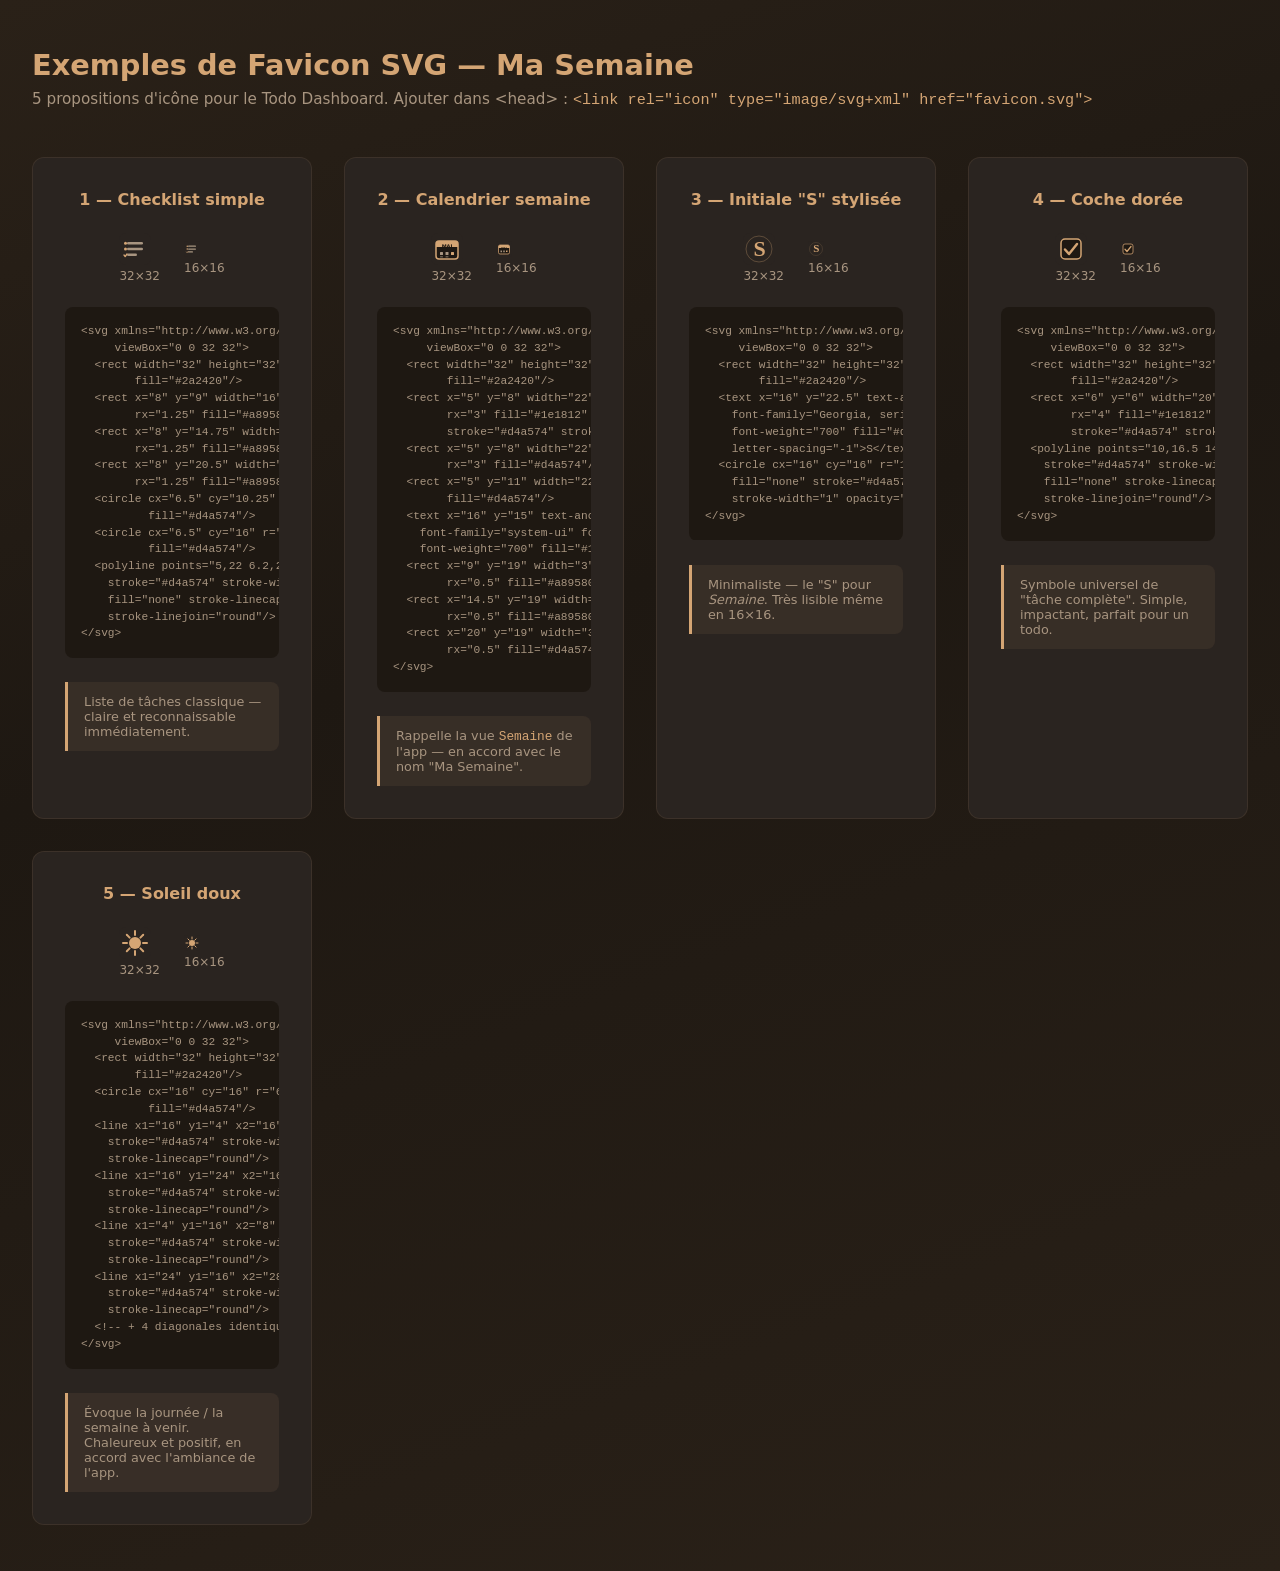
==== docs/favicon-examples.html @ 1bde9290 "Add favicon SVG examples page 5 proposals matching the app's warm dark theme (#d4a574 accent): check" ====
<!DOCTYPE html>
<html lang="fr">
<head>
    <meta charset="UTF-8">
    <meta name="viewport" content="width=device-width, initial-scale=1.0">
    <title>Exemples de Favicon — Ma Semaine</title>
    <style>
        :root {
            --bg-dark: #1e1812;
            --bg-dark-alt: #2a2118;
            --bg-column: #2a2420;
            --text-primary: #e8d5c0;
            --text-secondary: #a89580;
            --accent-warm: #d4a574;
        }

        * { box-sizing: border-box; margin: 0; padding: 0; }

        body {
            font-family: 'Quicksand', system-ui, sans-serif;
            background: linear-gradient(160deg, var(--bg-dark-alt) 0%, var(--bg-dark) 40%, var(--bg-dark-alt) 100%);
            color: var(--text-primary);
            min-height: 100vh;
            padding: 3rem 2rem;
        }

        h1 {
            font-size: 1.8rem;
            color: var(--accent-warm);
            margin-bottom: 0.5rem;
        }

        p.subtitle {
            color: var(--text-secondary);
            margin-bottom: 3rem;
            font-size: 0.95rem;
        }

        .grid {
            display: grid;
            grid-template-columns: repeat(auto-fit, minmax(260px, 1fr));
            gap: 2rem;
        }

        .card {
            background: var(--bg-column);
            border-radius: 12px;
            padding: 2rem;
            display: flex;
            flex-direction: column;
            align-items: center;
            gap: 1.5rem;
            border: 1px solid rgba(212, 165, 116, 0.1);
        }

        .card h2 {
            font-size: 1rem;
            font-weight: 600;
            color: var(--accent-warm);
            text-align: center;
        }

        .preview-row {
            display: flex;
            align-items: center;
            gap: 1.5rem;
        }

        .preview-label {
            font-size: 0.75rem;
            color: var(--text-secondary);
            text-align: center;
        }

        .size-32 svg { width: 32px; height: 32px; }
        .size-16 svg { width: 16px; height: 16px; }

        .code-block {
            background: var(--bg-dark);
            border-radius: 8px;
            padding: 1rem;
            width: 100%;
            font-family: monospace;
            font-size: 0.7rem;
            color: var(--text-secondary);
            white-space: pre;
            overflow-x: auto;
            line-height: 1.5;
        }

        .usage-note {
            background: rgba(212, 165, 116, 0.08);
            border-left: 3px solid var(--accent-warm);
            border-radius: 0 8px 8px 0;
            padding: 0.75rem 1rem;
            font-size: 0.8rem;
            color: var(--text-secondary);
            width: 100%;
        }

        .usage-note code {
            color: var(--accent-warm);
            font-family: monospace;
        }
    </style>
</head>
<body>

<h1>Exemples de Favicon SVG — Ma Semaine</h1>
<p class="subtitle">5 propositions d'icône pour le Todo Dashboard. Ajouter dans &lt;head&gt; : <code style="color:var(--accent-warm);font-family:monospace">&lt;link rel="icon" type="image/svg+xml" href="favicon.svg"&gt;</code></p>

<div class="grid">

    <!-- 1. Checklist simple -->
    <div class="card">
        <h2>1 — Checklist simple</h2>
        <div class="preview-row">
            <div>
                <div class="size-32">
                    <svg xmlns="http://www.w3.org/2000/svg" viewBox="0 0 32 32">
                        <rect width="32" height="32" rx="7" fill="#2a2420"/>
                        <rect x="8" y="9" width="16" height="2.5" rx="1.25" fill="#a89580"/>
                        <rect x="8" y="14.75" width="16" height="2.5" rx="1.25" fill="#a89580"/>
                        <rect x="8" y="20.5" width="10" height="2.5" rx="1.25" fill="#a89580"/>
                        <circle cx="6.5" cy="10.25" r="1.5" fill="#d4a574"/>
                        <circle cx="6.5" cy="16" r="1.5" fill="#d4a574"/>
                        <polyline points="5,22 6.2,23.5 8,21" stroke="#d4a574" stroke-width="1.3" fill="none" stroke-linecap="round" stroke-linejoin="round"/>
                    </svg>
                </div>
                <div class="preview-label">32×32</div>
            </div>
            <div>
                <div class="size-16">
                    <svg xmlns="http://www.w3.org/2000/svg" viewBox="0 0 32 32">
                        <rect width="32" height="32" rx="7" fill="#2a2420"/>
                        <rect x="8" y="9" width="16" height="2.5" rx="1.25" fill="#a89580"/>
                        <rect x="8" y="14.75" width="16" height="2.5" rx="1.25" fill="#a89580"/>
                        <rect x="8" y="20.5" width="10" height="2.5" rx="1.25" fill="#a89580"/>
                        <circle cx="6.5" cy="10.25" r="1.5" fill="#d4a574"/>
                        <circle cx="6.5" cy="16" r="1.5" fill="#d4a574"/>
                        <polyline points="5,22 6.2,23.5 8,21" stroke="#d4a574" stroke-width="1.3" fill="none" stroke-linecap="round" stroke-linejoin="round"/>
                    </svg>
                </div>
                <div class="preview-label">16×16</div>
            </div>
        </div>
        <div class="code-block">&lt;svg xmlns="http://www.w3.org/2000/svg"
     viewBox="0 0 32 32"&gt;
  &lt;rect width="32" height="32" rx="7"
        fill="#2a2420"/&gt;
  &lt;rect x="8" y="9" width="16" height="2.5"
        rx="1.25" fill="#a89580"/&gt;
  &lt;rect x="8" y="14.75" width="16" height="2.5"
        rx="1.25" fill="#a89580"/&gt;
  &lt;rect x="8" y="20.5" width="10" height="2.5"
        rx="1.25" fill="#a89580"/&gt;
  &lt;circle cx="6.5" cy="10.25" r="1.5"
          fill="#d4a574"/&gt;
  &lt;circle cx="6.5" cy="16" r="1.5"
          fill="#d4a574"/&gt;
  &lt;polyline points="5,22 6.2,23.5 8,21"
    stroke="#d4a574" stroke-width="1.3"
    fill="none" stroke-linecap="round"
    stroke-linejoin="round"/&gt;
&lt;/svg&gt;</div>
        <div class="usage-note">Liste de tâches classique — claire et reconnaissable immédiatement.</div>
    </div>

    <!-- 2. Calendrier semaine -->
    <div class="card">
        <h2>2 — Calendrier semaine</h2>
        <div class="preview-row">
            <div>
                <div class="size-32">
                    <svg xmlns="http://www.w3.org/2000/svg" viewBox="0 0 32 32">
                        <rect width="32" height="32" rx="7" fill="#2a2420"/>
                        <rect x="5" y="8" width="22" height="18" rx="3" fill="#1e1812" stroke="#d4a574" stroke-width="1.5"/>
                        <rect x="5" y="8" width="22" height="6" rx="3" fill="#d4a574"/>
                        <rect x="5" y="11" width="22" height="3" fill="#d4a574"/>
                        <text x="16" y="15" text-anchor="middle" font-family="system-ui" font-size="5" font-weight="700" fill="#1e1812">MAI</text>
                        <rect x="9" y="19" width="3" height="3" rx="0.5" fill="#a89580"/>
                        <rect x="14.5" y="19" width="3" height="3" rx="0.5" fill="#a89580"/>
                        <rect x="20" y="19" width="3" height="3" rx="0.5" fill="#d4a574"/>
                        <rect x="9" y="23" width="3" height="1.5" rx="0.5" fill="#a89580" opacity="0.5"/>
                        <rect x="14.5" y="23" width="3" height="1.5" rx="0.5" fill="#a89580" opacity="0.5"/>
                    </svg>
                </div>
                <div class="preview-label">32×32</div>
            </div>
            <div>
                <div class="size-16">
                    <svg xmlns="http://www.w3.org/2000/svg" viewBox="0 0 32 32">
                        <rect width="32" height="32" rx="7" fill="#2a2420"/>
                        <rect x="5" y="8" width="22" height="18" rx="3" fill="#1e1812" stroke="#d4a574" stroke-width="1.5"/>
                        <rect x="5" y="8" width="22" height="6" rx="3" fill="#d4a574"/>
                        <rect x="5" y="11" width="22" height="3" fill="#d4a574"/>
                        <text x="16" y="15" text-anchor="middle" font-family="system-ui" font-size="5" font-weight="700" fill="#1e1812">MAI</text>
                        <rect x="9" y="19" width="3" height="3" rx="0.5" fill="#a89580"/>
                        <rect x="14.5" y="19" width="3" height="3" rx="0.5" fill="#a89580"/>
                        <rect x="20" y="19" width="3" height="3" rx="0.5" fill="#d4a574"/>
                        <rect x="9" y="23" width="3" height="1.5" rx="0.5" fill="#a89580" opacity="0.5"/>
                        <rect x="14.5" y="23" width="3" height="1.5" rx="0.5" fill="#a89580" opacity="0.5"/>
                    </svg>
                </div>
                <div class="preview-label">16×16</div>
            </div>
        </div>
        <div class="code-block">&lt;svg xmlns="http://www.w3.org/2000/svg"
     viewBox="0 0 32 32"&gt;
  &lt;rect width="32" height="32" rx="7"
        fill="#2a2420"/&gt;
  &lt;rect x="5" y="8" width="22" height="18"
        rx="3" fill="#1e1812"
        stroke="#d4a574" stroke-width="1.5"/&gt;
  &lt;rect x="5" y="8" width="22" height="6"
        rx="3" fill="#d4a574"/&gt;
  &lt;rect x="5" y="11" width="22" height="3"
        fill="#d4a574"/&gt;
  &lt;text x="16" y="15" text-anchor="middle"
    font-family="system-ui" font-size="5"
    font-weight="700" fill="#1e1812"&gt;MAI&lt;/text&gt;
  &lt;rect x="9" y="19" width="3" height="3"
        rx="0.5" fill="#a89580"/&gt;
  &lt;rect x="14.5" y="19" width="3" height="3"
        rx="0.5" fill="#a89580"/&gt;
  &lt;rect x="20" y="19" width="3" height="3"
        rx="0.5" fill="#d4a574"/&gt;
&lt;/svg&gt;</div>
        <div class="usage-note">Rappelle la vue <code>Semaine</code> de l'app — en accord avec le nom "Ma Semaine".</div>
    </div>

    <!-- 3. Lettre "S" stylisée -->
    <div class="card">
        <h2>3 — Initiale "S" stylisée</h2>
        <div class="preview-row">
            <div>
                <div class="size-32">
                    <svg xmlns="http://www.w3.org/2000/svg" viewBox="0 0 32 32">
                        <rect width="32" height="32" rx="7" fill="#2a2420"/>
                        <text x="16" y="22.5" text-anchor="middle"
                              font-family="Georgia, serif" font-size="22"
                              font-weight="700" fill="#d4a574"
                              letter-spacing="-1">S</text>
                        <circle cx="16" cy="16" r="13" fill="none" stroke="#d4a574" stroke-width="1" opacity="0.3"/>
                    </svg>
                </div>
                <div class="preview-label">32×32</div>
            </div>
            <div>
                <div class="size-16">
                    <svg xmlns="http://www.w3.org/2000/svg" viewBox="0 0 32 32">
                        <rect width="32" height="32" rx="7" fill="#2a2420"/>
                        <text x="16" y="22.5" text-anchor="middle"
                              font-family="Georgia, serif" font-size="22"
                              font-weight="700" fill="#d4a574"
                              letter-spacing="-1">S</text>
                        <circle cx="16" cy="16" r="13" fill="none" stroke="#d4a574" stroke-width="1" opacity="0.3"/>
                    </svg>
                </div>
                <div class="preview-label">16×16</div>
            </div>
        </div>
        <div class="code-block">&lt;svg xmlns="http://www.w3.org/2000/svg"
     viewBox="0 0 32 32"&gt;
  &lt;rect width="32" height="32" rx="7"
        fill="#2a2420"/&gt;
  &lt;text x="16" y="22.5" text-anchor="middle"
    font-family="Georgia, serif" font-size="22"
    font-weight="700" fill="#d4a574"
    letter-spacing="-1"&gt;S&lt;/text&gt;
  &lt;circle cx="16" cy="16" r="13"
    fill="none" stroke="#d4a574"
    stroke-width="1" opacity="0.3"/&gt;
&lt;/svg&gt;</div>
        <div class="usage-note">Minimaliste — le "S" pour <em>Semaine</em>. Très lisible même en 16×16.</div>
    </div>

    <!-- 4. Coche dorée -->
    <div class="card">
        <h2>4 — Coche dorée</h2>
        <div class="preview-row">
            <div>
                <div class="size-32">
                    <svg xmlns="http://www.w3.org/2000/svg" viewBox="0 0 32 32">
                        <rect width="32" height="32" rx="7" fill="#2a2420"/>
                        <rect x="6" y="6" width="20" height="20" rx="4" fill="#1e1812" stroke="#d4a574" stroke-width="1.5"/>
                        <polyline points="10,16.5 14,21 22,11"
                                  stroke="#d4a574" stroke-width="2.5"
                                  fill="none" stroke-linecap="round"
                                  stroke-linejoin="round"/>
                    </svg>
                </div>
                <div class="preview-label">32×32</div>
            </div>
            <div>
                <div class="size-16">
                    <svg xmlns="http://www.w3.org/2000/svg" viewBox="0 0 32 32">
                        <rect width="32" height="32" rx="7" fill="#2a2420"/>
                        <rect x="6" y="6" width="20" height="20" rx="4" fill="#1e1812" stroke="#d4a574" stroke-width="1.5"/>
                        <polyline points="10,16.5 14,21 22,11"
                                  stroke="#d4a574" stroke-width="2.5"
                                  fill="none" stroke-linecap="round"
                                  stroke-linejoin="round"/>
                    </svg>
                </div>
                <div class="preview-label">16×16</div>
            </div>
        </div>
        <div class="code-block">&lt;svg xmlns="http://www.w3.org/2000/svg"
     viewBox="0 0 32 32"&gt;
  &lt;rect width="32" height="32" rx="7"
        fill="#2a2420"/&gt;
  &lt;rect x="6" y="6" width="20" height="20"
        rx="4" fill="#1e1812"
        stroke="#d4a574" stroke-width="1.5"/&gt;
  &lt;polyline points="10,16.5 14,21 22,11"
    stroke="#d4a574" stroke-width="2.5"
    fill="none" stroke-linecap="round"
    stroke-linejoin="round"/&gt;
&lt;/svg&gt;</div>
        <div class="usage-note">Symbole universel de "tâche complète". Simple, impactant, parfait pour un todo.</div>
    </div>

    <!-- 5. Soleil / Semaine lumineuse -->
    <div class="card">
        <h2>5 — Soleil doux</h2>
        <div class="preview-row">
            <div>
                <div class="size-32">
                    <svg xmlns="http://www.w3.org/2000/svg" viewBox="0 0 32 32">
                        <rect width="32" height="32" rx="7" fill="#2a2420"/>
                        <circle cx="16" cy="16" r="6" fill="#d4a574"/>
                        <line x1="16" y1="4" x2="16" y2="8" stroke="#d4a574" stroke-width="2" stroke-linecap="round"/>
                        <line x1="16" y1="24" x2="16" y2="28" stroke="#d4a574" stroke-width="2" stroke-linecap="round"/>
                        <line x1="4" y1="16" x2="8" y2="16" stroke="#d4a574" stroke-width="2" stroke-linecap="round"/>
                        <line x1="24" y1="16" x2="28" y2="16" stroke="#d4a574" stroke-width="2" stroke-linecap="round"/>
                        <line x1="7.8" y1="7.8" x2="10.6" y2="10.6" stroke="#d4a574" stroke-width="2" stroke-linecap="round"/>
                        <line x1="21.4" y1="21.4" x2="24.2" y2="24.2" stroke="#d4a574" stroke-width="2" stroke-linecap="round"/>
                        <line x1="24.2" y1="7.8" x2="21.4" y2="10.6" stroke="#d4a574" stroke-width="2" stroke-linecap="round"/>
                        <line x1="10.6" y1="21.4" x2="7.8" y2="24.2" stroke="#d4a574" stroke-width="2" stroke-linecap="round"/>
                    </svg>
                </div>
                <div class="preview-label">32×32</div>
            </div>
            <div>
                <div class="size-16">
                    <svg xmlns="http://www.w3.org/2000/svg" viewBox="0 0 32 32">
                        <rect width="32" height="32" rx="7" fill="#2a2420"/>
                        <circle cx="16" cy="16" r="6" fill="#d4a574"/>
                        <line x1="16" y1="4" x2="16" y2="8" stroke="#d4a574" stroke-width="2" stroke-linecap="round"/>
                        <line x1="16" y1="24" x2="16" y2="28" stroke="#d4a574" stroke-width="2" stroke-linecap="round"/>
                        <line x1="4" y1="16" x2="8" y2="16" stroke="#d4a574" stroke-width="2" stroke-linecap="round"/>
                        <line x1="24" y1="16" x2="28" y2="16" stroke="#d4a574" stroke-width="2" stroke-linecap="round"/>
                        <line x1="7.8" y1="7.8" x2="10.6" y2="10.6" stroke="#d4a574" stroke-width="2" stroke-linecap="round"/>
                        <line x1="21.4" y1="21.4" x2="24.2" y2="24.2" stroke="#d4a574" stroke-width="2" stroke-linecap="round"/>
                        <line x1="24.2" y1="7.8" x2="21.4" y2="10.6" stroke="#d4a574" stroke-width="2" stroke-linecap="round"/>
                        <line x1="10.6" y1="21.4" x2="7.8" y2="24.2" stroke="#d4a574" stroke-width="2" stroke-linecap="round"/>
                    </svg>
                </div>
                <div class="preview-label">16×16</div>
            </div>
        </div>
        <div class="code-block">&lt;svg xmlns="http://www.w3.org/2000/svg"
     viewBox="0 0 32 32"&gt;
  &lt;rect width="32" height="32" rx="7"
        fill="#2a2420"/&gt;
  &lt;circle cx="16" cy="16" r="6"
          fill="#d4a574"/&gt;
  &lt;line x1="16" y1="4" x2="16" y2="8"
    stroke="#d4a574" stroke-width="2"
    stroke-linecap="round"/&gt;
  &lt;line x1="16" y1="24" x2="16" y2="28"
    stroke="#d4a574" stroke-width="2"
    stroke-linecap="round"/&gt;
  &lt;line x1="4" y1="16" x2="8" y2="16"
    stroke="#d4a574" stroke-width="2"
    stroke-linecap="round"/&gt;
  &lt;line x1="24" y1="16" x2="28" y2="16"
    stroke="#d4a574" stroke-width="2"
    stroke-linecap="round"/&gt;
  &lt;!-- + 4 diagonales identiques --&gt;
&lt;/svg&gt;</div>
        <div class="usage-note">Évoque la journée / la semaine à venir. Chaleureux et positif, en accord avec l'ambiance de l'app.</div>
    </div>

</div>
</body>
</html>
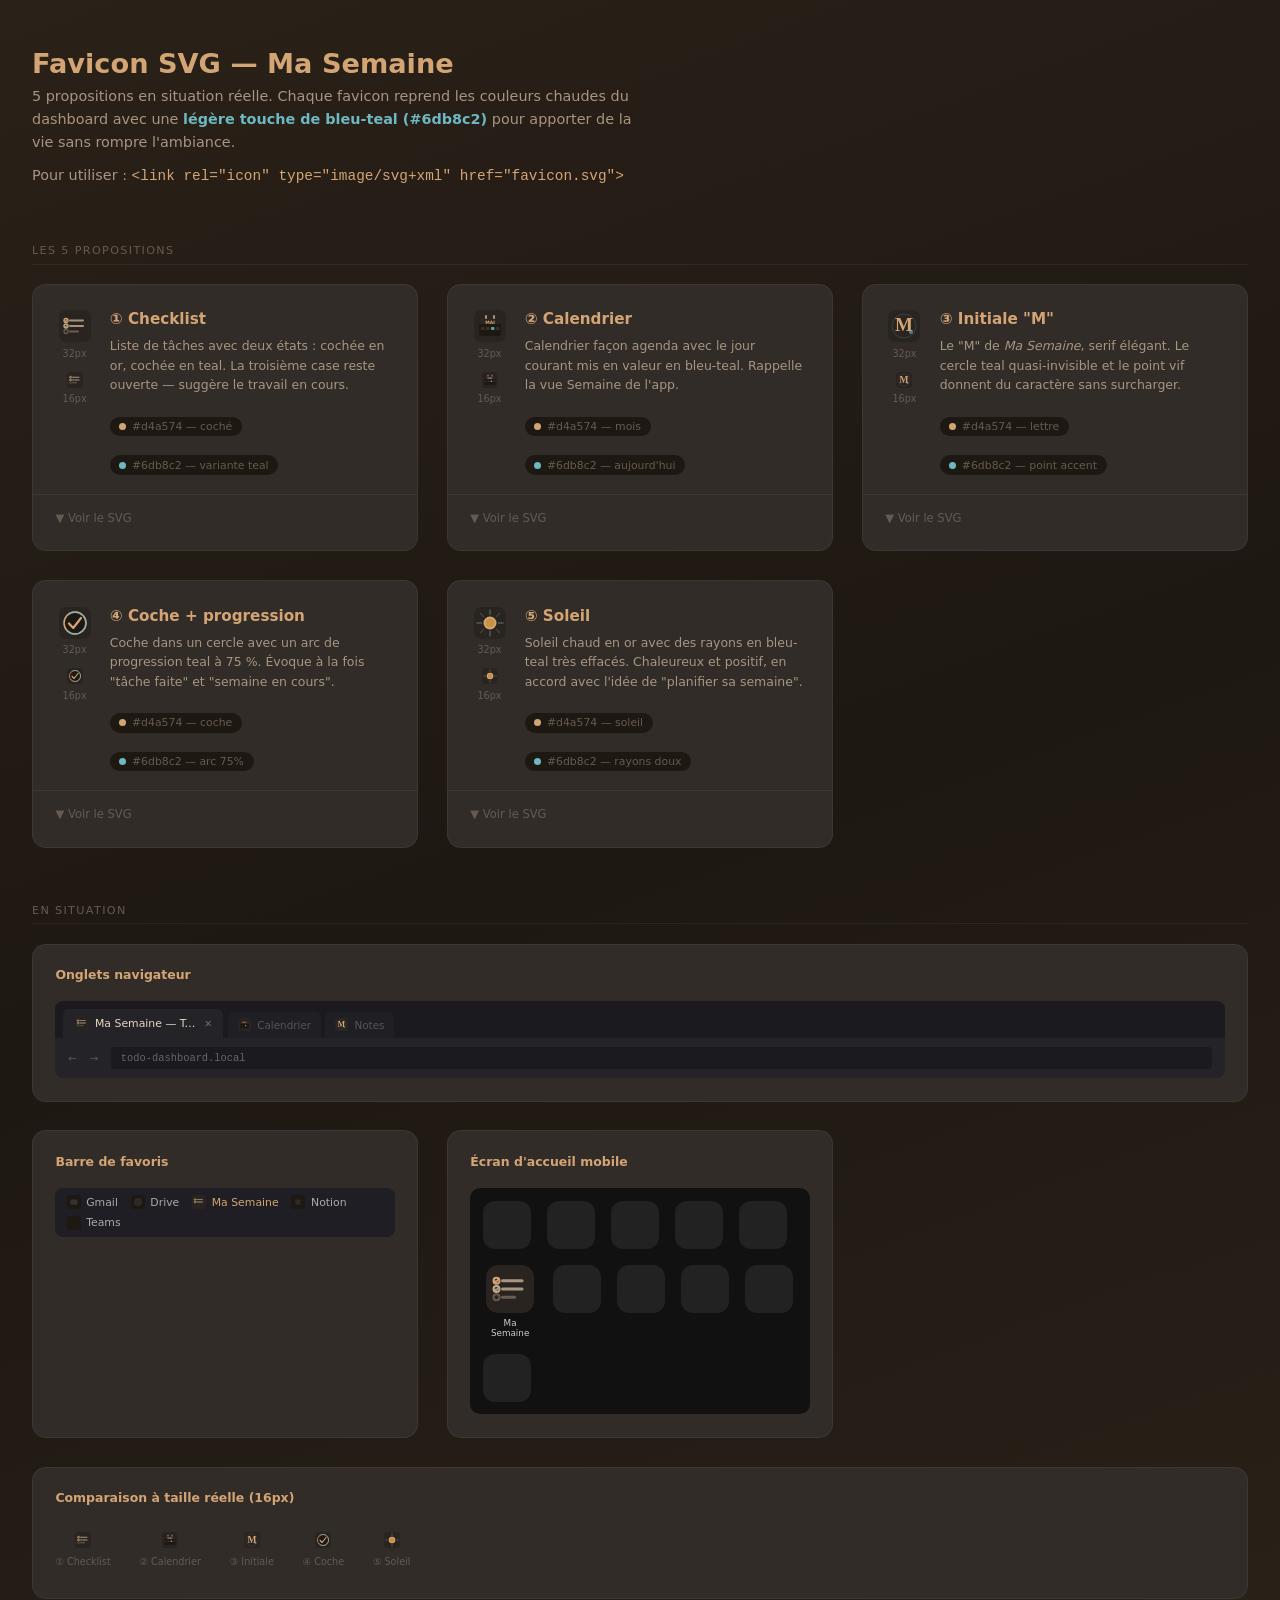
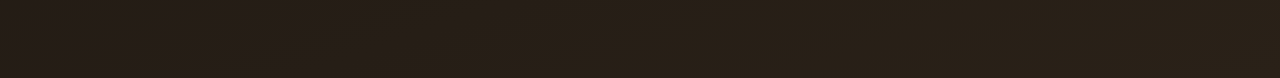
==== commit 3203b4e0: "Rework favicon examples: in-context mockups + teal color hint - Add browser tab strip, bookmarks bar" ====
--- a/docs/favicon-examples.html
+++ b/docs/favicon-examples.html
@@ -6,383 +6,795 @@
     <title>Exemples de Favicon — Ma Semaine</title>
     <style>
         :root {
-            --bg-dark: #1e1812;
-            --bg-dark-alt: #2a2118;
-            --bg-column: #2a2420;
+            --bg-dark:      #1e1812;
+            --bg-alt:       #2a2118;
+            --bg-column:    #2a2420;
+            --bg-card:      #322c28;
             --text-primary: #e8d5c0;
-            --text-secondary: #a89580;
-            --accent-warm: #d4a574;
+            --text-sec:     #a89580;
+            --text-muted:   #665a50;
+            --accent:       #d4a574;
+            --accent-dim:   rgba(212,165,116,.15);
+            --color-hint:   #6db8c2; /* touche de couleur : bleu-teal doux */
         }
 
         * { box-sizing: border-box; margin: 0; padding: 0; }
 
         body {
             font-family: 'Quicksand', system-ui, sans-serif;
-            background: linear-gradient(160deg, var(--bg-dark-alt) 0%, var(--bg-dark) 40%, var(--bg-dark-alt) 100%);
+            background: linear-gradient(160deg, var(--bg-alt) 0%, var(--bg-dark) 50%, var(--bg-alt) 100%);
             color: var(--text-primary);
             min-height: 100vh;
-            padding: 3rem 2rem;
-        }
-
-        h1 {
-            font-size: 1.8rem;
-            color: var(--accent-warm);
-            margin-bottom: 0.5rem;
-        }
-
-        p.subtitle {
-            color: var(--text-secondary);
-            margin-bottom: 3rem;
-            font-size: 0.95rem;
-        }
-
-        .grid {
+            padding: 3rem 2rem 5rem;
+        }
+
+        /* ── Header ─────────────────────────────── */
+        header { margin-bottom: 3.5rem; }
+        header h1 { font-size: 1.7rem; color: var(--accent); margin-bottom: .4rem; }
+        header p  { color: var(--text-sec); font-size: .9rem; max-width: 600px; line-height: 1.6; }
+        header code { color: var(--accent); font-family: monospace; }
+
+        /* ── Section titles ──────────────────────── */
+        .section-title {
+            font-size: .7rem;
+            letter-spacing: .12em;
+            text-transform: uppercase;
+            color: var(--text-muted);
+            margin-bottom: 1.2rem;
+            padding-bottom: .4rem;
+            border-bottom: 1px solid rgba(255,255,255,.05);
+        }
+
+        /* ── Favicon cards ───────────────────────── */
+        .cards {
             display: grid;
-            grid-template-columns: repeat(auto-fit, minmax(260px, 1fr));
-            gap: 2rem;
+            grid-template-columns: repeat(auto-fill, minmax(300px, 1fr));
+            gap: 1.8rem;
+            margin-bottom: 3.5rem;
         }
 
         .card {
-            background: var(--bg-column);
+            background: var(--bg-card);
+            border-radius: 14px;
+            border: 1px solid rgba(255,255,255,.05);
+            overflow: hidden;
+        }
+
+        .card-top {
+            padding: 1.6rem 1.6rem 1.2rem;
+            display: flex;
+            align-items: flex-start;
+            gap: 1.2rem;
+        }
+
+        .sizes {
+            display: flex;
+            flex-direction: column;
+            gap: .8rem;
+            flex-shrink: 0;
+        }
+
+        .size-item {
+            display: flex;
+            flex-direction: column;
+            align-items: center;
+            gap: .35rem;
+        }
+
+        .size-item span {
+            font-size: .6rem;
+            color: var(--text-muted);
+        }
+
+        .size-item svg { display: block; }
+
+        .card-info { flex: 1; }
+
+        .card-info h2 {
+            font-size: .95rem;
+            color: var(--accent);
+            margin-bottom: .5rem;
+        }
+
+        .card-info p {
+            font-size: .78rem;
+            color: var(--text-sec);
+            line-height: 1.55;
+        }
+
+        .color-pill {
+            display: inline-flex;
+            align-items: center;
+            gap: .35rem;
+            font-size: .68rem;
+            color: var(--text-muted);
+            background: var(--bg-dark);
+            border-radius: 20px;
+            padding: .2rem .6rem;
+            margin-top: .7rem;
+        }
+
+        .color-pill .dot {
+            width: 7px; height: 7px;
+            border-radius: 50%;
+            flex-shrink: 0;
+        }
+
+        /* ── In-context mockups ──────────────────── */
+        .mockups {
+            display: grid;
+            grid-template-columns: repeat(auto-fill, minmax(300px, 1fr));
+            gap: 1.8rem;
+        }
+
+        .mockup-card {
+            background: var(--bg-card);
+            border-radius: 14px;
+            border: 1px solid rgba(255,255,255,.05);
+            padding: 1.4rem;
+        }
+
+        .mockup-card h3 {
+            font-size: .78rem;
+            color: var(--accent);
+            margin-bottom: 1.2rem;
+        }
+
+        /* Browser tab strip */
+        .browser-mock {
+            background: #1a1a1f;
+            border-radius: 8px 8px 0 0;
+            padding: .5rem .5rem 0;
+            display: flex;
+            align-items: flex-end;
+            gap: .3rem;
+        }
+
+        .tab {
+            display: flex;
+            align-items: center;
+            gap: .4rem;
+            background: #2a2a30;
+            border-radius: 6px 6px 0 0;
+            padding: .45rem .7rem;
+            font-size: .68rem;
+            color: #999;
+            white-space: nowrap;
+            max-width: 160px;
+            overflow: hidden;
+        }
+
+        .tab.active {
+            background: #242428;
+            color: #e8d5c0;
+        }
+
+        .tab svg { flex-shrink: 0; }
+
+        .tab-label { overflow: hidden; text-overflow: ellipsis; }
+
+        .tab-close { margin-left: auto; opacity: .4; font-size: .6rem; }
+
+        .tab-other {
+            display: flex;
+            align-items: center;
+            gap: .4rem;
+            background: #1f1f25;
+            border-radius: 6px 6px 0 0;
+            padding: .4rem .6rem;
+            font-size: .65rem;
+            color: #555;
+        }
+
+        .browser-content {
+            background: #242428;
+            border-radius: 0 0 8px 8px;
+            padding: .6rem .8rem;
+            display: flex;
+            align-items: center;
+            gap: .5rem;
+        }
+
+        .url-bar {
+            flex: 1;
+            background: #1a1a1f;
+            border-radius: 4px;
+            padding: .3rem .6rem;
+            font-size: .65rem;
+            color: #666;
+            font-family: monospace;
+        }
+
+        /* Bookmarks bar */
+        .bookmarks-bar {
+            background: #1e1e24;
+            border-radius: 8px;
+            padding: .45rem .7rem;
+            display: flex;
+            align-items: center;
+            gap: 1rem;
+            font-size: .68rem;
+            color: #888;
+            flex-wrap: wrap;
+            gap: .4rem .8rem;
+        }
+
+        .bookmark {
+            display: flex;
+            align-items: center;
+            gap: .35rem;
+            color: #aaa;
+        }
+
+        .bookmark.active { color: var(--accent); }
+
+        /* Mobile home screen */
+        .mobile-mock {
+            display: flex;
+            flex-wrap: wrap;
+            gap: 1rem;
+            padding: .8rem;
+            background: #111;
+            border-radius: 10px;
+        }
+
+        .app-icon-wrap {
+            display: flex;
+            flex-direction: column;
+            align-items: center;
+            gap: .3rem;
+            width: 54px;
+        }
+
+        .app-icon {
+            width: 48px; height: 48px;
             border-radius: 12px;
-            padding: 2rem;
-            display: flex;
-            flex-direction: column;
-            align-items: center;
-            gap: 1.5rem;
-            border: 1px solid rgba(212, 165, 116, 0.1);
-        }
-
-        .card h2 {
-            font-size: 1rem;
-            font-weight: 600;
-            color: var(--accent-warm);
+            display: flex;
+            align-items: center;
+            justify-content: center;
+            overflow: hidden;
+        }
+
+        .app-icon svg { width: 48px; height: 48px; }
+
+        .app-label {
+            font-size: .55rem;
+            color: #ccc;
             text-align: center;
         }
 
-        .preview-row {
-            display: flex;
-            align-items: center;
-            gap: 1.5rem;
-        }
-
-        .preview-label {
-            font-size: 0.75rem;
-            color: var(--text-secondary);
-            text-align: center;
-        }
-
-        .size-32 svg { width: 32px; height: 32px; }
-        .size-16 svg { width: 16px; height: 16px; }
+        .app-icon-ghost {
+            width: 48px; height: 48px;
+            border-radius: 12px;
+            background: rgba(255,255,255,.07);
+        }
+
+        /* ── SVG code blocks ─────────────────────── */
+        .code-section {
+            border-top: 1px solid rgba(255,255,255,.05);
+            padding: 1rem 1.4rem;
+        }
+
+        .code-toggle {
+            background: none;
+            border: none;
+            color: var(--text-muted);
+            font-size: .72rem;
+            cursor: pointer;
+            display: flex;
+            align-items: center;
+            gap: .4rem;
+            padding: 0;
+            font-family: inherit;
+            margin-bottom: .6rem;
+        }
+
+        .code-toggle:hover { color: var(--text-sec); }
 
         .code-block {
             background: var(--bg-dark);
-            border-radius: 8px;
-            padding: 1rem;
-            width: 100%;
+            border-radius: 6px;
+            padding: .9rem 1rem;
             font-family: monospace;
-            font-size: 0.7rem;
-            color: var(--text-secondary);
+            font-size: .65rem;
+            color: var(--text-sec);
             white-space: pre;
             overflow-x: auto;
-            line-height: 1.5;
-        }
-
-        .usage-note {
-            background: rgba(212, 165, 116, 0.08);
-            border-left: 3px solid var(--accent-warm);
-            border-radius: 0 8px 8px 0;
-            padding: 0.75rem 1rem;
-            font-size: 0.8rem;
-            color: var(--text-secondary);
-            width: 100%;
-        }
-
-        .usage-note code {
-            color: var(--accent-warm);
-            font-family: monospace;
-        }
+            line-height: 1.6;
+            display: none;
+        }
+
+        .code-block.open { display: block; }
     </style>
 </head>
 <body>
 
-<h1>Exemples de Favicon SVG — Ma Semaine</h1>
-<p class="subtitle">5 propositions d'icône pour le Todo Dashboard. Ajouter dans &lt;head&gt; : <code style="color:var(--accent-warm);font-family:monospace">&lt;link rel="icon" type="image/svg+xml" href="favicon.svg"&gt;</code></p>
-
-<div class="grid">
-
-    <!-- 1. Checklist simple -->
+<header>
+    <h1>Favicon SVG — Ma Semaine</h1>
+    <p>5 propositions en situation réelle. Chaque favicon reprend les couleurs chaudes du dashboard avec une <strong style="color:var(--color-hint)">légère touche de bleu-teal (#6db8c2)</strong> pour apporter de la vie sans rompre l'ambiance.</p>
+    <p style="margin-top:.6rem">Pour utiliser : <code>&lt;link rel="icon" type="image/svg+xml" href="favicon.svg"&gt;</code></p>
+</header>
+
+<!-- ═══════════════════════════════════════════════════
+     SECTION 1 — LES 5 FAVICONS
+══════════════════════════════════════════════════════ -->
+<p class="section-title">Les 5 propositions</p>
+
+<div class="cards">
+
+    <!-- ① Checklist -->
     <div class="card">
-        <h2>1 — Checklist simple</h2>
-        <div class="preview-row">
-            <div>
-                <div class="size-32">
-                    <svg xmlns="http://www.w3.org/2000/svg" viewBox="0 0 32 32">
-                        <rect width="32" height="32" rx="7" fill="#2a2420"/>
-                        <rect x="8" y="9" width="16" height="2.5" rx="1.25" fill="#a89580"/>
-                        <rect x="8" y="14.75" width="16" height="2.5" rx="1.25" fill="#a89580"/>
-                        <rect x="8" y="20.5" width="10" height="2.5" rx="1.25" fill="#a89580"/>
-                        <circle cx="6.5" cy="10.25" r="1.5" fill="#d4a574"/>
-                        <circle cx="6.5" cy="16" r="1.5" fill="#d4a574"/>
-                        <polyline points="5,22 6.2,23.5 8,21" stroke="#d4a574" stroke-width="1.3" fill="none" stroke-linecap="round" stroke-linejoin="round"/>
-                    </svg>
-                </div>
-                <div class="preview-label">32×32</div>
-            </div>
-            <div>
-                <div class="size-16">
-                    <svg xmlns="http://www.w3.org/2000/svg" viewBox="0 0 32 32">
-                        <rect width="32" height="32" rx="7" fill="#2a2420"/>
-                        <rect x="8" y="9" width="16" height="2.5" rx="1.25" fill="#a89580"/>
-                        <rect x="8" y="14.75" width="16" height="2.5" rx="1.25" fill="#a89580"/>
-                        <rect x="8" y="20.5" width="10" height="2.5" rx="1.25" fill="#a89580"/>
-                        <circle cx="6.5" cy="10.25" r="1.5" fill="#d4a574"/>
-                        <circle cx="6.5" cy="16" r="1.5" fill="#d4a574"/>
-                        <polyline points="5,22 6.2,23.5 8,21" stroke="#d4a574" stroke-width="1.3" fill="none" stroke-linecap="round" stroke-linejoin="round"/>
-                    </svg>
-                </div>
-                <div class="preview-label">16×16</div>
-            </div>
-        </div>
-        <div class="code-block">&lt;svg xmlns="http://www.w3.org/2000/svg"
-     viewBox="0 0 32 32"&gt;
-  &lt;rect width="32" height="32" rx="7"
-        fill="#2a2420"/&gt;
-  &lt;rect x="8" y="9" width="16" height="2.5"
-        rx="1.25" fill="#a89580"/&gt;
-  &lt;rect x="8" y="14.75" width="16" height="2.5"
-        rx="1.25" fill="#a89580"/&gt;
-  &lt;rect x="8" y="20.5" width="10" height="2.5"
-        rx="1.25" fill="#a89580"/&gt;
-  &lt;circle cx="6.5" cy="10.25" r="1.5"
-          fill="#d4a574"/&gt;
-  &lt;circle cx="6.5" cy="16" r="1.5"
-          fill="#d4a574"/&gt;
-  &lt;polyline points="5,22 6.2,23.5 8,21"
-    stroke="#d4a574" stroke-width="1.3"
-    fill="none" stroke-linecap="round"
-    stroke-linejoin="round"/&gt;
-&lt;/svg&gt;</div>
-        <div class="usage-note">Liste de tâches classique — claire et reconnaissable immédiatement.</div>
+        <div class="card-top">
+            <div class="sizes">
+                <div class="size-item">
+                    <svg width="32" height="32" viewBox="0 0 32 32" xmlns="http://www.w3.org/2000/svg">
+                        <rect width="32" height="32" rx="7" fill="#2a2420"/>
+                        <!-- lignes de texte -->
+                        <rect x="10" y="9.5"  width="15" height="2" rx="1" fill="#a89580"/>
+                        <rect x="10" y="15"   width="15" height="2" rx="1" fill="#a89580"/>
+                        <rect x="10" y="20.5" width="10" height="2" rx="1" fill="#a89580" opacity=".5"/>
+                        <!-- tâche 1 : cochée (or) -->
+                        <circle cx="7" cy="10.5" r="2" fill="none" stroke="#d4a574" stroke-width="1.3"/>
+                        <polyline points="5.8,10.5 6.6,11.5 8.2,9.5" stroke="#d4a574" stroke-width="1.1" fill="none" stroke-linecap="round" stroke-linejoin="round"/>
+                        <!-- tâche 2 : cochée (teal subtil) -->
+                        <circle cx="7" cy="16" r="2" fill="none" stroke="#d4a574" stroke-width="1.3"/>
+                        <polyline points="5.8,16 6.6,17 8.2,15" stroke="#6db8c2" stroke-width="1.1" fill="none" stroke-linecap="round" stroke-linejoin="round"/>
+                        <!-- tâche 3 : en cours -->
+                        <circle cx="7" cy="21.5" r="2" fill="none" stroke="#665a50" stroke-width="1.3"/>
+                    </svg>
+                    <span>32px</span>
+                </div>
+                <div class="size-item">
+                    <svg width="16" height="16" viewBox="0 0 32 32" xmlns="http://www.w3.org/2000/svg">
+                        <rect width="32" height="32" rx="7" fill="#2a2420"/>
+                        <rect x="10" y="9.5"  width="15" height="2" rx="1" fill="#a89580"/>
+                        <rect x="10" y="15"   width="15" height="2" rx="1" fill="#a89580"/>
+                        <rect x="10" y="20.5" width="10" height="2" rx="1" fill="#a89580" opacity=".5"/>
+                        <circle cx="7" cy="10.5" r="2" fill="none" stroke="#d4a574" stroke-width="1.3"/>
+                        <polyline points="5.8,10.5 6.6,11.5 8.2,9.5" stroke="#d4a574" stroke-width="1.1" fill="none" stroke-linecap="round" stroke-linejoin="round"/>
+                        <circle cx="7" cy="16" r="2" fill="none" stroke="#d4a574" stroke-width="1.3"/>
+                        <polyline points="5.8,16 6.6,17 8.2,15" stroke="#6db8c2" stroke-width="1.1" fill="none" stroke-linecap="round" stroke-linejoin="round"/>
+                        <circle cx="7" cy="21.5" r="2" fill="none" stroke="#665a50" stroke-width="1.3"/>
+                    </svg>
+                    <span>16px</span>
+                </div>
+            </div>
+            <div class="card-info">
+                <h2>① Checklist</h2>
+                <p>Liste de tâches avec deux états : cochée en or, cochée en teal. La troisième case reste ouverte — suggère le travail en cours.</p>
+                <div style="display:flex;gap:.5rem;flex-wrap:wrap;margin-top:.7rem">
+                    <div class="color-pill"><span class="dot" style="background:#d4a574"></span>#d4a574 — coché</div>
+                    <div class="color-pill"><span class="dot" style="background:#6db8c2"></span>#6db8c2 — variante teal</div>
+                </div>
+            </div>
+        </div>
+        <div class="code-section">
+            <button class="code-toggle" onclick="this.nextElementSibling.classList.toggle('open');this.textContent=this.nextElementSibling.classList.contains('open')?'▲ Masquer le SVG':'▼ Voir le SVG'">▼ Voir le SVG</button>
+            <pre class="code-block">&lt;svg width="32" height="32" viewBox="0 0 32 32"
+     xmlns="http://www.w3.org/2000/svg"&gt;
+  &lt;rect width="32" height="32" rx="7" fill="#2a2420"/&gt;
+  &lt;rect x="10" y="9.5"  width="15" height="2" rx="1" fill="#a89580"/&gt;
+  &lt;rect x="10" y="15"   width="15" height="2" rx="1" fill="#a89580"/&gt;
+  &lt;rect x="10" y="20.5" width="10" height="2" rx="1"
+        fill="#a89580" opacity=".5"/&gt;
+  &lt;circle cx="7" cy="10.5" r="2" fill="none"
+          stroke="#d4a574" stroke-width="1.3"/&gt;
+  &lt;polyline points="5.8,10.5 6.6,11.5 8.2,9.5"
+    stroke="#d4a574" stroke-width="1.1" fill="none"
+    stroke-linecap="round" stroke-linejoin="round"/&gt;
+  &lt;circle cx="7" cy="16" r="2" fill="none"
+          stroke="#d4a574" stroke-width="1.3"/&gt;
+  &lt;polyline points="5.8,16 6.6,17 8.2,15"
+    stroke="#6db8c2" stroke-width="1.1" fill="none"
+    stroke-linecap="round" stroke-linejoin="round"/&gt;
+  &lt;circle cx="7" cy="21.5" r="2" fill="none"
+          stroke="#665a50" stroke-width="1.3"/&gt;
+&lt;/svg&gt;</pre>
+        </div>
     </div>
 
-    <!-- 2. Calendrier semaine -->
+    <!-- ② Calendrier semaine -->
     <div class="card">
-        <h2>2 — Calendrier semaine</h2>
-        <div class="preview-row">
-            <div>
-                <div class="size-32">
-                    <svg xmlns="http://www.w3.org/2000/svg" viewBox="0 0 32 32">
-                        <rect width="32" height="32" rx="7" fill="#2a2420"/>
-                        <rect x="5" y="8" width="22" height="18" rx="3" fill="#1e1812" stroke="#d4a574" stroke-width="1.5"/>
-                        <rect x="5" y="8" width="22" height="6" rx="3" fill="#d4a574"/>
-                        <rect x="5" y="11" width="22" height="3" fill="#d4a574"/>
-                        <text x="16" y="15" text-anchor="middle" font-family="system-ui" font-size="5" font-weight="700" fill="#1e1812">MAI</text>
-                        <rect x="9" y="19" width="3" height="3" rx="0.5" fill="#a89580"/>
-                        <rect x="14.5" y="19" width="3" height="3" rx="0.5" fill="#a89580"/>
-                        <rect x="20" y="19" width="3" height="3" rx="0.5" fill="#d4a574"/>
-                        <rect x="9" y="23" width="3" height="1.5" rx="0.5" fill="#a89580" opacity="0.5"/>
-                        <rect x="14.5" y="23" width="3" height="1.5" rx="0.5" fill="#a89580" opacity="0.5"/>
-                    </svg>
-                </div>
-                <div class="preview-label">32×32</div>
-            </div>
-            <div>
-                <div class="size-16">
-                    <svg xmlns="http://www.w3.org/2000/svg" viewBox="0 0 32 32">
-                        <rect width="32" height="32" rx="7" fill="#2a2420"/>
-                        <rect x="5" y="8" width="22" height="18" rx="3" fill="#1e1812" stroke="#d4a574" stroke-width="1.5"/>
-                        <rect x="5" y="8" width="22" height="6" rx="3" fill="#d4a574"/>
-                        <rect x="5" y="11" width="22" height="3" fill="#d4a574"/>
-                        <text x="16" y="15" text-anchor="middle" font-family="system-ui" font-size="5" font-weight="700" fill="#1e1812">MAI</text>
-                        <rect x="9" y="19" width="3" height="3" rx="0.5" fill="#a89580"/>
-                        <rect x="14.5" y="19" width="3" height="3" rx="0.5" fill="#a89580"/>
-                        <rect x="20" y="19" width="3" height="3" rx="0.5" fill="#d4a574"/>
-                        <rect x="9" y="23" width="3" height="1.5" rx="0.5" fill="#a89580" opacity="0.5"/>
-                        <rect x="14.5" y="23" width="3" height="1.5" rx="0.5" fill="#a89580" opacity="0.5"/>
-                    </svg>
-                </div>
-                <div class="preview-label">16×16</div>
-            </div>
-        </div>
-        <div class="code-block">&lt;svg xmlns="http://www.w3.org/2000/svg"
-     viewBox="0 0 32 32"&gt;
-  &lt;rect width="32" height="32" rx="7"
-        fill="#2a2420"/&gt;
-  &lt;rect x="5" y="8" width="22" height="18"
-        rx="3" fill="#1e1812"
-        stroke="#d4a574" stroke-width="1.5"/&gt;
-  &lt;rect x="5" y="8" width="22" height="6"
-        rx="3" fill="#d4a574"/&gt;
-  &lt;rect x="5" y="11" width="22" height="3"
-        fill="#d4a574"/&gt;
-  &lt;text x="16" y="15" text-anchor="middle"
-    font-family="system-ui" font-size="5"
-    font-weight="700" fill="#1e1812"&gt;MAI&lt;/text&gt;
-  &lt;rect x="9" y="19" width="3" height="3"
-        rx="0.5" fill="#a89580"/&gt;
-  &lt;rect x="14.5" y="19" width="3" height="3"
-        rx="0.5" fill="#a89580"/&gt;
-  &lt;rect x="20" y="19" width="3" height="3"
-        rx="0.5" fill="#d4a574"/&gt;
-&lt;/svg&gt;</div>
-        <div class="usage-note">Rappelle la vue <code>Semaine</code> de l'app — en accord avec le nom "Ma Semaine".</div>
+        <div class="card-top">
+            <div class="sizes">
+                <div class="size-item">
+                    <svg width="32" height="32" viewBox="0 0 32 32" xmlns="http://www.w3.org/2000/svg">
+                        <rect width="32" height="32" rx="7" fill="#2a2420"/>
+                        <rect x="5" y="7" width="22" height="19" rx="3" fill="#1e1812"/>
+                        <!-- header calendrier -->
+                        <rect x="5" y="7" width="22" height="7" rx="3" fill="#2e2520"/>
+                        <rect x="5" y="11" width="22" height="3" fill="#2e2520"/>
+                        <!-- anneaux -->
+                        <rect x="11" y="5" width="2" height="4" rx="1" fill="#a89580"/>
+                        <rect x="19" y="5" width="2" height="4" rx="1" fill="#a89580"/>
+                        <!-- jours -->
+                        <rect x="7"  y="17" width="3.5" height="3" rx=".8" fill="#3a3028"/>
+                        <rect x="12" y="17" width="3.5" height="3" rx=".8" fill="#3a3028"/>
+                        <!-- aujourd'hui : teal -->
+                        <rect x="17" y="17" width="3.5" height="3" rx=".8" fill="#6db8c2" opacity=".8"/>
+                        <rect x="22" y="17" width="3.5" height="3" rx=".8" fill="#3a3028"/>
+                        <!-- mois label -->
+                        <text x="16" y="13.5" text-anchor="middle" font-family="system-ui,sans-serif"
+                              font-size="4.5" font-weight="700" fill="#d4a574">MAI</text>
+                    </svg>
+                    <span>32px</span>
+                </div>
+                <div class="size-item">
+                    <svg width="16" height="16" viewBox="0 0 32 32" xmlns="http://www.w3.org/2000/svg">
+                        <rect width="32" height="32" rx="7" fill="#2a2420"/>
+                        <rect x="5" y="7" width="22" height="19" rx="3" fill="#1e1812"/>
+                        <rect x="5" y="7" width="22" height="7" rx="3" fill="#2e2520"/>
+                        <rect x="5" y="11" width="22" height="3" fill="#2e2520"/>
+                        <rect x="11" y="5" width="2" height="4" rx="1" fill="#a89580"/>
+                        <rect x="19" y="5" width="2" height="4" rx="1" fill="#a89580"/>
+                        <rect x="7"  y="17" width="3.5" height="3" rx=".8" fill="#3a3028"/>
+                        <rect x="12" y="17" width="3.5" height="3" rx=".8" fill="#3a3028"/>
+                        <rect x="17" y="17" width="3.5" height="3" rx=".8" fill="#6db8c2" opacity=".8"/>
+                        <rect x="22" y="17" width="3.5" height="3" rx=".8" fill="#3a3028"/>
+                        <text x="16" y="13.5" text-anchor="middle" font-family="system-ui,sans-serif"
+                              font-size="4.5" font-weight="700" fill="#d4a574">MAI</text>
+                    </svg>
+                    <span>16px</span>
+                </div>
+            </div>
+            <div class="card-info">
+                <h2>② Calendrier</h2>
+                <p>Calendrier façon agenda avec le jour courant mis en valeur en bleu-teal. Rappelle la vue Semaine de l'app.</p>
+                <div style="display:flex;gap:.5rem;flex-wrap:wrap;margin-top:.7rem">
+                    <div class="color-pill"><span class="dot" style="background:#d4a574"></span>#d4a574 — mois</div>
+                    <div class="color-pill"><span class="dot" style="background:#6db8c2"></span>#6db8c2 — aujourd'hui</div>
+                </div>
+            </div>
+        </div>
+        <div class="code-section">
+            <button class="code-toggle" onclick="this.nextElementSibling.classList.toggle('open');this.textContent=this.nextElementSibling.classList.contains('open')?'▲ Masquer le SVG':'▼ Voir le SVG'">▼ Voir le SVG</button>
+            <pre class="code-block">&lt;svg width="32" height="32" viewBox="0 0 32 32"
+     xmlns="http://www.w3.org/2000/svg"&gt;
+  &lt;rect width="32" height="32" rx="7" fill="#2a2420"/&gt;
+  &lt;rect x="5" y="7" width="22" height="19" rx="3" fill="#1e1812"/&gt;
+  &lt;rect x="5" y="7" width="22" height="7" rx="3" fill="#2e2520"/&gt;
+  &lt;rect x="5" y="11" width="22" height="3" fill="#2e2520"/&gt;
+  &lt;rect x="11" y="5" width="2" height="4" rx="1" fill="#a89580"/&gt;
+  &lt;rect x="19" y="5" width="2" height="4" rx="1" fill="#a89580"/&gt;
+  &lt;rect x="7"  y="17" width="3.5" height="3" rx=".8" fill="#3a3028"/&gt;
+  &lt;rect x="12" y="17" width="3.5" height="3" rx=".8" fill="#3a3028"/&gt;
+  &lt;!-- aujourd'hui en teal --&gt;
+  &lt;rect x="17" y="17" width="3.5" height="3" rx=".8"
+        fill="#6db8c2" opacity=".8"/&gt;
+  &lt;rect x="22" y="17" width="3.5" height="3" rx=".8" fill="#3a3028"/&gt;
+  &lt;text x="16" y="13.5" text-anchor="middle"
+    font-family="system-ui,sans-serif"
+    font-size="4.5" font-weight="700" fill="#d4a574"&gt;MAI&lt;/text&gt;
+&lt;/svg&gt;</pre>
+        </div>
     </div>
 
-    <!-- 3. Lettre "S" stylisée -->
+    <!-- ③ Initiale "M" -->
     <div class="card">
-        <h2>3 — Initiale "S" stylisée</h2>
-        <div class="preview-row">
-            <div>
-                <div class="size-32">
-                    <svg xmlns="http://www.w3.org/2000/svg" viewBox="0 0 32 32">
-                        <rect width="32" height="32" rx="7" fill="#2a2420"/>
-                        <text x="16" y="22.5" text-anchor="middle"
-                              font-family="Georgia, serif" font-size="22"
-                              font-weight="700" fill="#d4a574"
-                              letter-spacing="-1">S</text>
-                        <circle cx="16" cy="16" r="13" fill="none" stroke="#d4a574" stroke-width="1" opacity="0.3"/>
-                    </svg>
-                </div>
-                <div class="preview-label">32×32</div>
-            </div>
-            <div>
-                <div class="size-16">
-                    <svg xmlns="http://www.w3.org/2000/svg" viewBox="0 0 32 32">
-                        <rect width="32" height="32" rx="7" fill="#2a2420"/>
-                        <text x="16" y="22.5" text-anchor="middle"
-                              font-family="Georgia, serif" font-size="22"
-                              font-weight="700" fill="#d4a574"
-                              letter-spacing="-1">S</text>
-                        <circle cx="16" cy="16" r="13" fill="none" stroke="#d4a574" stroke-width="1" opacity="0.3"/>
-                    </svg>
-                </div>
-                <div class="preview-label">16×16</div>
-            </div>
-        </div>
-        <div class="code-block">&lt;svg xmlns="http://www.w3.org/2000/svg"
-     viewBox="0 0 32 32"&gt;
-  &lt;rect width="32" height="32" rx="7"
-        fill="#2a2420"/&gt;
-  &lt;text x="16" y="22.5" text-anchor="middle"
-    font-family="Georgia, serif" font-size="22"
-    font-weight="700" fill="#d4a574"
-    letter-spacing="-1"&gt;S&lt;/text&gt;
-  &lt;circle cx="16" cy="16" r="13"
-    fill="none" stroke="#d4a574"
-    stroke-width="1" opacity="0.3"/&gt;
-&lt;/svg&gt;</div>
-        <div class="usage-note">Minimaliste — le "S" pour <em>Semaine</em>. Très lisible même en 16×16.</div>
+        <div class="card-top">
+            <div class="sizes">
+                <div class="size-item">
+                    <svg width="32" height="32" viewBox="0 0 32 32" xmlns="http://www.w3.org/2000/svg">
+                        <rect width="32" height="32" rx="7" fill="#2a2420"/>
+                        <!-- cercle teal très léger -->
+                        <circle cx="16" cy="16" r="12" fill="none" stroke="#6db8c2" stroke-width=".8" opacity=".25"/>
+                        <!-- lettre M -->
+                        <text x="16" y="21" text-anchor="middle"
+                              font-family="Georgia,serif" font-size="19"
+                              font-weight="700" fill="#d4a574">M</text>
+                        <!-- petit point teal en bas à droite -->
+                        <circle cx="23" cy="22" r="2" fill="#6db8c2" opacity=".6"/>
+                    </svg>
+                    <span>32px</span>
+                </div>
+                <div class="size-item">
+                    <svg width="16" height="16" viewBox="0 0 32 32" xmlns="http://www.w3.org/2000/svg">
+                        <rect width="32" height="32" rx="7" fill="#2a2420"/>
+                        <circle cx="16" cy="16" r="12" fill="none" stroke="#6db8c2" stroke-width=".8" opacity=".25"/>
+                        <text x="16" y="21" text-anchor="middle"
+                              font-family="Georgia,serif" font-size="19"
+                              font-weight="700" fill="#d4a574">M</text>
+                        <circle cx="23" cy="22" r="2" fill="#6db8c2" opacity=".6"/>
+                    </svg>
+                    <span>16px</span>
+                </div>
+            </div>
+            <div class="card-info">
+                <h2>③ Initiale "M"</h2>
+                <p>Le "M" de <em>Ma Semaine</em>, serif élégant. Le cercle teal quasi-invisible et le point vif donnent du caractère sans surcharger.</p>
+                <div style="display:flex;gap:.5rem;flex-wrap:wrap;margin-top:.7rem">
+                    <div class="color-pill"><span class="dot" style="background:#d4a574"></span>#d4a574 — lettre</div>
+                    <div class="color-pill"><span class="dot" style="background:#6db8c2"></span>#6db8c2 — point accent</div>
+                </div>
+            </div>
+        </div>
+        <div class="code-section">
+            <button class="code-toggle" onclick="this.nextElementSibling.classList.toggle('open');this.textContent=this.nextElementSibling.classList.contains('open')?'▲ Masquer le SVG':'▼ Voir le SVG'">▼ Voir le SVG</button>
+            <pre class="code-block">&lt;svg width="32" height="32" viewBox="0 0 32 32"
+     xmlns="http://www.w3.org/2000/svg"&gt;
+  &lt;rect width="32" height="32" rx="7" fill="#2a2420"/&gt;
+  &lt;circle cx="16" cy="16" r="12" fill="none"
+          stroke="#6db8c2" stroke-width=".8" opacity=".25"/&gt;
+  &lt;text x="16" y="21" text-anchor="middle"
+    font-family="Georgia,serif" font-size="19"
+    font-weight="700" fill="#d4a574"&gt;M&lt;/text&gt;
+  &lt;circle cx="23" cy="22" r="2"
+          fill="#6db8c2" opacity=".6"/&gt;
+&lt;/svg&gt;</pre>
+        </div>
     </div>
 
-    <!-- 4. Coche dorée -->
+    <!-- ④ Coche dans cercle -->
     <div class="card">
-        <h2>4 — Coche dorée</h2>
-        <div class="preview-row">
-            <div>
-                <div class="size-32">
-                    <svg xmlns="http://www.w3.org/2000/svg" viewBox="0 0 32 32">
-                        <rect width="32" height="32" rx="7" fill="#2a2420"/>
-                        <rect x="6" y="6" width="20" height="20" rx="4" fill="#1e1812" stroke="#d4a574" stroke-width="1.5"/>
-                        <polyline points="10,16.5 14,21 22,11"
-                                  stroke="#d4a574" stroke-width="2.5"
+        <div class="card-top">
+            <div class="sizes">
+                <div class="size-item">
+                    <svg width="32" height="32" viewBox="0 0 32 32" xmlns="http://www.w3.org/2000/svg">
+                        <rect width="32" height="32" rx="7" fill="#2a2420"/>
+                        <!-- cercle extérieur or -->
+                        <circle cx="16" cy="16" r="11" fill="none" stroke="#d4a574" stroke-width="1.5"/>
+                        <!-- fond intérieur -->
+                        <circle cx="16" cy="16" r="9.5" fill="#1e1812"/>
+                        <!-- arc de progression teal (3/4) -->
+                        <circle cx="16" cy="16" r="11"
+                                fill="none" stroke="#6db8c2" stroke-width="1.5"
+                                stroke-dasharray="51.8 17.3"
+                                stroke-dashoffset="8.65"
+                                stroke-linecap="round"
+                                opacity=".65"
+                                transform="rotate(-90 16 16)"/>
+                        <!-- coche or -->
+                        <polyline points="10,16.5 14.2,21 22,11"
+                                  stroke="#d4a574" stroke-width="2.2"
                                   fill="none" stroke-linecap="round"
                                   stroke-linejoin="round"/>
                     </svg>
-                </div>
-                <div class="preview-label">32×32</div>
-            </div>
-            <div>
-                <div class="size-16">
-                    <svg xmlns="http://www.w3.org/2000/svg" viewBox="0 0 32 32">
-                        <rect width="32" height="32" rx="7" fill="#2a2420"/>
-                        <rect x="6" y="6" width="20" height="20" rx="4" fill="#1e1812" stroke="#d4a574" stroke-width="1.5"/>
-                        <polyline points="10,16.5 14,21 22,11"
-                                  stroke="#d4a574" stroke-width="2.5"
+                    <span>32px</span>
+                </div>
+                <div class="size-item">
+                    <svg width="16" height="16" viewBox="0 0 32 32" xmlns="http://www.w3.org/2000/svg">
+                        <rect width="32" height="32" rx="7" fill="#2a2420"/>
+                        <circle cx="16" cy="16" r="11" fill="none" stroke="#d4a574" stroke-width="1.5"/>
+                        <circle cx="16" cy="16" r="9.5" fill="#1e1812"/>
+                        <circle cx="16" cy="16" r="11"
+                                fill="none" stroke="#6db8c2" stroke-width="1.5"
+                                stroke-dasharray="51.8 17.3"
+                                stroke-dashoffset="8.65"
+                                stroke-linecap="round"
+                                opacity=".65"
+                                transform="rotate(-90 16 16)"/>
+                        <polyline points="10,16.5 14.2,21 22,11"
+                                  stroke="#d4a574" stroke-width="2.2"
                                   fill="none" stroke-linecap="round"
                                   stroke-linejoin="round"/>
                     </svg>
-                </div>
-                <div class="preview-label">16×16</div>
-            </div>
-        </div>
-        <div class="code-block">&lt;svg xmlns="http://www.w3.org/2000/svg"
-     viewBox="0 0 32 32"&gt;
-  &lt;rect width="32" height="32" rx="7"
-        fill="#2a2420"/&gt;
-  &lt;rect x="6" y="6" width="20" height="20"
-        rx="4" fill="#1e1812"
-        stroke="#d4a574" stroke-width="1.5"/&gt;
-  &lt;polyline points="10,16.5 14,21 22,11"
-    stroke="#d4a574" stroke-width="2.5"
-    fill="none" stroke-linecap="round"
-    stroke-linejoin="round"/&gt;
-&lt;/svg&gt;</div>
-        <div class="usage-note">Symbole universel de "tâche complète". Simple, impactant, parfait pour un todo.</div>
+                    <span>16px</span>
+                </div>
+            </div>
+            <div class="card-info">
+                <h2>④ Coche + progression</h2>
+                <p>Coche dans un cercle avec un arc de progression teal à 75 %. Évoque à la fois "tâche faite" et "semaine en cours".</p>
+                <div style="display:flex;gap:.5rem;flex-wrap:wrap;margin-top:.7rem">
+                    <div class="color-pill"><span class="dot" style="background:#d4a574"></span>#d4a574 — coche</div>
+                    <div class="color-pill"><span class="dot" style="background:#6db8c2"></span>#6db8c2 — arc 75%</div>
+                </div>
+            </div>
+        </div>
+        <div class="code-section">
+            <button class="code-toggle" onclick="this.nextElementSibling.classList.toggle('open');this.textContent=this.nextElementSibling.classList.contains('open')?'▲ Masquer le SVG':'▼ Voir le SVG'">▼ Voir le SVG</button>
+            <pre class="code-block">&lt;svg width="32" height="32" viewBox="0 0 32 32"
+     xmlns="http://www.w3.org/2000/svg"&gt;
+  &lt;rect width="32" height="32" rx="7" fill="#2a2420"/&gt;
+  &lt;circle cx="16" cy="16" r="11" fill="none"
+          stroke="#d4a574" stroke-width="1.5"/&gt;
+  &lt;circle cx="16" cy="16" r="9.5" fill="#1e1812"/&gt;
+  &lt;!-- arc teal 75% --&gt;
+  &lt;circle cx="16" cy="16" r="11"
+    fill="none" stroke="#6db8c2" stroke-width="1.5"
+    stroke-dasharray="51.8 17.3"
+    stroke-dashoffset="8.65" stroke-linecap="round"
+    opacity=".65" transform="rotate(-90 16 16)"/&gt;
+  &lt;polyline points="10,16.5 14.2,21 22,11"
+    stroke="#d4a574" stroke-width="2.2" fill="none"
+    stroke-linecap="round" stroke-linejoin="round"/&gt;
+&lt;/svg&gt;</pre>
+        </div>
     </div>
 
-    <!-- 5. Soleil / Semaine lumineuse -->
+    <!-- ⑤ Soleil + tâche -->
     <div class="card">
-        <h2>5 — Soleil doux</h2>
-        <div class="preview-row">
-            <div>
-                <div class="size-32">
-                    <svg xmlns="http://www.w3.org/2000/svg" viewBox="0 0 32 32">
-                        <rect width="32" height="32" rx="7" fill="#2a2420"/>
-                        <circle cx="16" cy="16" r="6" fill="#d4a574"/>
-                        <line x1="16" y1="4" x2="16" y2="8" stroke="#d4a574" stroke-width="2" stroke-linecap="round"/>
-                        <line x1="16" y1="24" x2="16" y2="28" stroke="#d4a574" stroke-width="2" stroke-linecap="round"/>
-                        <line x1="4" y1="16" x2="8" y2="16" stroke="#d4a574" stroke-width="2" stroke-linecap="round"/>
-                        <line x1="24" y1="16" x2="28" y2="16" stroke="#d4a574" stroke-width="2" stroke-linecap="round"/>
-                        <line x1="7.8" y1="7.8" x2="10.6" y2="10.6" stroke="#d4a574" stroke-width="2" stroke-linecap="round"/>
-                        <line x1="21.4" y1="21.4" x2="24.2" y2="24.2" stroke="#d4a574" stroke-width="2" stroke-linecap="round"/>
-                        <line x1="24.2" y1="7.8" x2="21.4" y2="10.6" stroke="#d4a574" stroke-width="2" stroke-linecap="round"/>
-                        <line x1="10.6" y1="21.4" x2="7.8" y2="24.2" stroke="#d4a574" stroke-width="2" stroke-linecap="round"/>
-                    </svg>
-                </div>
-                <div class="preview-label">32×32</div>
-            </div>
-            <div>
-                <div class="size-16">
-                    <svg xmlns="http://www.w3.org/2000/svg" viewBox="0 0 32 32">
-                        <rect width="32" height="32" rx="7" fill="#2a2420"/>
-                        <circle cx="16" cy="16" r="6" fill="#d4a574"/>
-                        <line x1="16" y1="4" x2="16" y2="8" stroke="#d4a574" stroke-width="2" stroke-linecap="round"/>
-                        <line x1="16" y1="24" x2="16" y2="28" stroke="#d4a574" stroke-width="2" stroke-linecap="round"/>
-                        <line x1="4" y1="16" x2="8" y2="16" stroke="#d4a574" stroke-width="2" stroke-linecap="round"/>
-                        <line x1="24" y1="16" x2="28" y2="16" stroke="#d4a574" stroke-width="2" stroke-linecap="round"/>
-                        <line x1="7.8" y1="7.8" x2="10.6" y2="10.6" stroke="#d4a574" stroke-width="2" stroke-linecap="round"/>
-                        <line x1="21.4" y1="21.4" x2="24.2" y2="24.2" stroke="#d4a574" stroke-width="2" stroke-linecap="round"/>
-                        <line x1="24.2" y1="7.8" x2="21.4" y2="10.6" stroke="#d4a574" stroke-width="2" stroke-linecap="round"/>
-                        <line x1="10.6" y1="21.4" x2="7.8" y2="24.2" stroke="#d4a574" stroke-width="2" stroke-linecap="round"/>
-                    </svg>
-                </div>
-                <div class="preview-label">16×16</div>
-            </div>
-        </div>
-        <div class="code-block">&lt;svg xmlns="http://www.w3.org/2000/svg"
-     viewBox="0 0 32 32"&gt;
-  &lt;rect width="32" height="32" rx="7"
-        fill="#2a2420"/&gt;
-  &lt;circle cx="16" cy="16" r="6"
-          fill="#d4a574"/&gt;
-  &lt;line x1="16" y1="4" x2="16" y2="8"
-    stroke="#d4a574" stroke-width="2"
-    stroke-linecap="round"/&gt;
-  &lt;line x1="16" y1="24" x2="16" y2="28"
-    stroke="#d4a574" stroke-width="2"
-    stroke-linecap="round"/&gt;
-  &lt;line x1="4" y1="16" x2="8" y2="16"
-    stroke="#d4a574" stroke-width="2"
-    stroke-linecap="round"/&gt;
-  &lt;line x1="24" y1="16" x2="28" y2="16"
-    stroke="#d4a574" stroke-width="2"
-    stroke-linecap="round"/&gt;
-  &lt;!-- + 4 diagonales identiques --&gt;
-&lt;/svg&gt;</div>
-        <div class="usage-note">Évoque la journée / la semaine à venir. Chaleureux et positif, en accord avec l'ambiance de l'app.</div>
+        <div class="card-top">
+            <div class="sizes">
+                <div class="size-item">
+                    <svg width="32" height="32" viewBox="0 0 32 32" xmlns="http://www.w3.org/2000/svg">
+                        <rect width="32" height="32" rx="7" fill="#2a2420"/>
+                        <!-- rayons teal très légers -->
+                        <line x1="16" y1="3"  x2="16" y2="7.5" stroke="#6db8c2" stroke-width="1.5" stroke-linecap="round" opacity=".4"/>
+                        <line x1="16" y1="24.5" x2="16" y2="29" stroke="#6db8c2" stroke-width="1.5" stroke-linecap="round" opacity=".4"/>
+                        <line x1="3"  y1="16" x2="7.5" y2="16" stroke="#6db8c2" stroke-width="1.5" stroke-linecap="round" opacity=".4"/>
+                        <line x1="24.5" y1="16" x2="29" y2="16" stroke="#6db8c2" stroke-width="1.5" stroke-linecap="round" opacity=".4"/>
+                        <line x1="6.5"  y1="6.5"  x2="9.7"  y2="9.7"  stroke="#6db8c2" stroke-width="1.2" stroke-linecap="round" opacity=".25"/>
+                        <line x1="25.5" y1="6.5"  x2="22.3" y2="9.7"  stroke="#6db8c2" stroke-width="1.2" stroke-linecap="round" opacity=".25"/>
+                        <line x1="6.5"  y1="25.5" x2="9.7"  y2="22.3" stroke="#6db8c2" stroke-width="1.2" stroke-linecap="round" opacity=".25"/>
+                        <line x1="25.5" y1="25.5" x2="22.3" y2="22.3" stroke="#6db8c2" stroke-width="1.2" stroke-linecap="round" opacity=".25"/>
+                        <!-- soleil or -->
+                        <circle cx="16" cy="16" r="6.5" fill="#d4a574"/>
+                        <circle cx="16" cy="16" r="4.5" fill="#c8923e"/>
+                    </svg>
+                    <span>32px</span>
+                </div>
+                <div class="size-item">
+                    <svg width="16" height="16" viewBox="0 0 32 32" xmlns="http://www.w3.org/2000/svg">
+                        <rect width="32" height="32" rx="7" fill="#2a2420"/>
+                        <line x1="16" y1="3"  x2="16" y2="7.5" stroke="#6db8c2" stroke-width="1.5" stroke-linecap="round" opacity=".4"/>
+                        <line x1="16" y1="24.5" x2="16" y2="29" stroke="#6db8c2" stroke-width="1.5" stroke-linecap="round" opacity=".4"/>
+                        <line x1="3"  y1="16" x2="7.5" y2="16" stroke="#6db8c2" stroke-width="1.5" stroke-linecap="round" opacity=".4"/>
+                        <line x1="24.5" y1="16" x2="29" y2="16" stroke="#6db8c2" stroke-width="1.5" stroke-linecap="round" opacity=".4"/>
+                        <circle cx="16" cy="16" r="6.5" fill="#d4a574"/>
+                        <circle cx="16" cy="16" r="4.5" fill="#c8923e"/>
+                    </svg>
+                    <span>16px</span>
+                </div>
+            </div>
+            <div class="card-info">
+                <h2>⑤ Soleil</h2>
+                <p>Soleil chaud en or avec des rayons en bleu-teal très effacés. Chaleureux et positif, en accord avec l'idée de "planifier sa semaine".</p>
+                <div style="display:flex;gap:.5rem;flex-wrap:wrap;margin-top:.7rem">
+                    <div class="color-pill"><span class="dot" style="background:#d4a574"></span>#d4a574 — soleil</div>
+                    <div class="color-pill"><span class="dot" style="background:#6db8c2"></span>#6db8c2 — rayons doux</div>
+                </div>
+            </div>
+        </div>
+        <div class="code-section">
+            <button class="code-toggle" onclick="this.nextElementSibling.classList.toggle('open');this.textContent=this.nextElementSibling.classList.contains('open')?'▲ Masquer le SVG':'▼ Voir le SVG'">▼ Voir le SVG</button>
+            <pre class="code-block">&lt;svg width="32" height="32" viewBox="0 0 32 32"
+     xmlns="http://www.w3.org/2000/svg"&gt;
+  &lt;rect width="32" height="32" rx="7" fill="#2a2420"/&gt;
+  &lt;!-- rayons teal effacés --&gt;
+  &lt;line x1="16" y1="3" x2="16" y2="7.5"
+    stroke="#6db8c2" stroke-width="1.5"
+    stroke-linecap="round" opacity=".4"/&gt;
+  &lt;line x1="16" y1="24.5" x2="16" y2="29"
+    stroke="#6db8c2" stroke-width="1.5"
+    stroke-linecap="round" opacity=".4"/&gt;
+  &lt;line x1="3" y1="16" x2="7.5" y2="16"
+    stroke="#6db8c2" stroke-width="1.5"
+    stroke-linecap="round" opacity=".4"/&gt;
+  &lt;line x1="24.5" y1="16" x2="29" y2="16"
+    stroke="#6db8c2" stroke-width="1.5"
+    stroke-linecap="round" opacity=".4"/&gt;
+  &lt;!-- + 4 diagonales à opacity=".25" --&gt;
+  &lt;circle cx="16" cy="16" r="6.5" fill="#d4a574"/&gt;
+  &lt;circle cx="16" cy="16" r="4.5" fill="#c8923e"/&gt;
+&lt;/svg&gt;</pre>
+        </div>
     </div>
 
 </div>
+
+<!-- ═══════════════════════════════════════════════════
+     SECTION 2 — EN SITUATION
+══════════════════════════════════════════════════════ -->
+<p class="section-title">En situation</p>
+
+<div class="mockups">
+
+    <!-- Onglets navigateur -->
+    <div class="mockup-card" style="grid-column: 1 / -1">
+        <h3>Onglets navigateur</h3>
+        <div class="browser-mock">
+            <!-- onglet ① actif -->
+            <div class="tab active">
+                <svg width="14" height="14" viewBox="0 0 32 32"><rect width="32" height="32" rx="7" fill="#2a2420"/><rect x="10" y="9.5" width="15" height="2" rx="1" fill="#a89580"/><rect x="10" y="15" width="15" height="2" rx="1" fill="#a89580"/><rect x="10" y="20.5" width="10" height="2" rx="1" fill="#a89580" opacity=".5"/><circle cx="7" cy="10.5" r="2" fill="none" stroke="#d4a574" stroke-width="1.3"/><polyline points="5.8,10.5 6.6,11.5 8.2,9.5" stroke="#d4a574" stroke-width="1.1" fill="none" stroke-linecap="round" stroke-linejoin="round"/><circle cx="7" cy="16" r="2" fill="none" stroke="#d4a574" stroke-width="1.3"/><polyline points="5.8,16 6.6,17 8.2,15" stroke="#6db8c2" stroke-width="1.1" fill="none" stroke-linecap="round" stroke-linejoin="round"/><circle cx="7" cy="21.5" r="2" fill="none" stroke="#665a50" stroke-width="1.3"/></svg>
+                <span class="tab-label">Ma Semaine — Todo Dashboard</span>
+                <span class="tab-close">✕</span>
+            </div>
+            <!-- onglet ② -->
+            <div class="tab-other">
+                <svg width="13" height="13" viewBox="0 0 32 32"><rect width="32" height="32" rx="7" fill="#2a2420"/><rect x="5" y="7" width="22" height="19" rx="3" fill="#1e1812"/><rect x="5" y="7" width="22" height="7" rx="3" fill="#2e2520"/><rect x="5" y="11" width="22" height="3" fill="#2e2520"/><rect x="17" y="17" width="3.5" height="3" rx=".8" fill="#6db8c2" opacity=".8"/><text x="16" y="13.5" text-anchor="middle" font-family="system-ui,sans-serif" font-size="4.5" font-weight="700" fill="#d4a574">MAI</text></svg>
+                <span style="color:#555">Calendrier</span>
+            </div>
+            <!-- onglet ③ -->
+            <div class="tab-other">
+                <svg width="13" height="13" viewBox="0 0 32 32"><rect width="32" height="32" rx="7" fill="#2a2420"/><circle cx="16" cy="16" r="12" fill="none" stroke="#6db8c2" stroke-width=".8" opacity=".25"/><text x="16" y="21" text-anchor="middle" font-family="Georgia,serif" font-size="19" font-weight="700" fill="#d4a574">M</text><circle cx="23" cy="22" r="2" fill="#6db8c2" opacity=".6"/></svg>
+                <span style="color:#555">Notes</span>
+            </div>
+        </div>
+        <div class="browser-content">
+            <span style="font-size:.65rem;color:#555">←</span>
+            <span style="font-size:.65rem;color:#555;margin:0 .3rem">→</span>
+            <div class="url-bar">todo-dashboard.local</div>
+        </div>
+    </div>
+
+    <!-- Barre de favoris -->
+    <div class="mockup-card">
+        <h3>Barre de favoris</h3>
+        <div class="bookmarks-bar">
+            <div class="bookmark">
+                <svg width="14" height="14" viewBox="0 0 32 32"><rect width="32" height="32" rx="7" fill="#1e1812"/><rect x="8" y="10" width="16" height="12" rx="2" fill="#333"/></svg>
+                Gmail
+            </div>
+            <div class="bookmark">
+                <svg width="14" height="14" viewBox="0 0 32 32"><rect width="32" height="32" rx="7" fill="#1e1812"/><circle cx="16" cy="16" r="9" fill="#2a2a2a"/></svg>
+                Drive
+            </div>
+            <div class="bookmark active">
+                <svg width="14" height="14" viewBox="0 0 32 32"><rect width="32" height="32" rx="7" fill="#2a2420"/><rect x="10" y="9.5" width="15" height="2" rx="1" fill="#a89580"/><rect x="10" y="15" width="15" height="2" rx="1" fill="#a89580"/><circle cx="7" cy="10.5" r="2" fill="none" stroke="#d4a574" stroke-width="1.3"/><polyline points="5.8,10.5 6.6,11.5 8.2,9.5" stroke="#d4a574" stroke-width="1.1" fill="none" stroke-linecap="round" stroke-linejoin="round"/><circle cx="7" cy="16" r="2" fill="none" stroke="#d4a574" stroke-width="1.3"/><polyline points="5.8,16 6.6,17 8.2,15" stroke="#6db8c2" stroke-width="1.1" fill="none" stroke-linecap="round" stroke-linejoin="round"/></svg>
+                Ma Semaine
+            </div>
+            <div class="bookmark">
+                <svg width="14" height="14" viewBox="0 0 32 32"><rect width="32" height="32" rx="7" fill="#1e1812"/><rect x="10" y="10" width="12" height="12" rx="2" fill="#2a2a2a"/></svg>
+                Notion
+            </div>
+            <div class="bookmark">
+                <svg width="14" height="14" viewBox="0 0 32 32"><rect width="32" height="32" rx="7" fill="#1e1812"/></svg>
+                Teams
+            </div>
+        </div>
+    </div>
+
+    <!-- Icône mobile -->
+    <div class="mockup-card">
+        <h3>Écran d'accueil mobile</h3>
+        <div class="mobile-mock">
+            <div class="app-icon-ghost"></div>
+            <div class="app-icon-ghost"></div>
+            <div class="app-icon-ghost"></div>
+            <div class="app-icon-ghost"></div>
+            <div class="app-icon-ghost"></div>
+            <div class="app-icon-wrap">
+                <div class="app-icon">
+                    <svg width="48" height="48" viewBox="0 0 32 32" xmlns="http://www.w3.org/2000/svg">
+                        <rect width="32" height="32" rx="7" fill="#2a2420"/>
+                        <rect x="10" y="9.5" width="15" height="2" rx="1" fill="#a89580"/>
+                        <rect x="10" y="15" width="15" height="2" rx="1" fill="#a89580"/>
+                        <rect x="10" y="20.5" width="10" height="2" rx="1" fill="#a89580" opacity=".5"/>
+                        <circle cx="7" cy="10.5" r="2" fill="none" stroke="#d4a574" stroke-width="1.3"/>
+                        <polyline points="5.8,10.5 6.6,11.5 8.2,9.5" stroke="#d4a574" stroke-width="1.1" fill="none" stroke-linecap="round" stroke-linejoin="round"/>
+                        <circle cx="7" cy="16" r="2" fill="none" stroke="#d4a574" stroke-width="1.3"/>
+                        <polyline points="5.8,16 6.6,17 8.2,15" stroke="#6db8c2" stroke-width="1.1" fill="none" stroke-linecap="round" stroke-linejoin="round"/>
+                        <circle cx="7" cy="21.5" r="2" fill="none" stroke="#665a50" stroke-width="1.3"/>
+                    </svg>
+                </div>
+                <div class="app-label">Ma Semaine</div>
+            </div>
+            <div class="app-icon-ghost"></div>
+            <div class="app-icon-ghost"></div>
+            <div class="app-icon-ghost"></div>
+            <div class="app-icon-ghost"></div>
+            <div class="app-icon-ghost"></div>
+        </div>
+    </div>
+
+    <!-- Tous les favicons côte à côte au rendu réel -->
+    <div class="mockup-card" style="grid-column: 1 / -1">
+        <h3>Comparaison à taille réelle (16px)</h3>
+        <div style="display:flex;align-items:center;gap:1.8rem;padding:.5rem 0;flex-wrap:wrap">
+            <div style="display:flex;flex-direction:column;align-items:center;gap:.5rem">
+                <svg width="16" height="16" viewBox="0 0 32 32"><rect width="32" height="32" rx="7" fill="#2a2420"/><rect x="10" y="9.5" width="15" height="2" rx="1" fill="#a89580"/><rect x="10" y="15" width="15" height="2" rx="1" fill="#a89580"/><rect x="10" y="20.5" width="10" height="2" rx="1" fill="#a89580" opacity=".5"/><circle cx="7" cy="10.5" r="2" fill="none" stroke="#d4a574" stroke-width="1.3"/><polyline points="5.8,10.5 6.6,11.5 8.2,9.5" stroke="#d4a574" stroke-width="1.1" fill="none" stroke-linecap="round" stroke-linejoin="round"/><circle cx="7" cy="16" r="2" fill="none" stroke="#d4a574" stroke-width="1.3"/><polyline points="5.8,16 6.6,17 8.2,15" stroke="#6db8c2" stroke-width="1.1" fill="none" stroke-linecap="round" stroke-linejoin="round"/><circle cx="7" cy="21.5" r="2" fill="none" stroke="#665a50" stroke-width="1.3"/></svg>
+                <span style="font-size:.6rem;color:var(--text-muted)">① Checklist</span>
+            </div>
+            <div style="display:flex;flex-direction:column;align-items:center;gap:.5rem">
+                <svg width="16" height="16" viewBox="0 0 32 32"><rect width="32" height="32" rx="7" fill="#2a2420"/><rect x="5" y="7" width="22" height="19" rx="3" fill="#1e1812"/><rect x="5" y="7" width="22" height="7" rx="3" fill="#2e2520"/><rect x="5" y="11" width="22" height="3" fill="#2e2520"/><rect x="11" y="5" width="2" height="4" rx="1" fill="#a89580"/><rect x="19" y="5" width="2" height="4" rx="1" fill="#a89580"/><rect x="7" y="17" width="3.5" height="3" rx=".8" fill="#3a3028"/><rect x="12" y="17" width="3.5" height="3" rx=".8" fill="#3a3028"/><rect x="17" y="17" width="3.5" height="3" rx=".8" fill="#6db8c2" opacity=".8"/><rect x="22" y="17" width="3.5" height="3" rx=".8" fill="#3a3028"/><text x="16" y="13.5" text-anchor="middle" font-family="system-ui,sans-serif" font-size="4.5" font-weight="700" fill="#d4a574">MAI</text></svg>
+                <span style="font-size:.6rem;color:var(--text-muted)">② Calendrier</span>
+            </div>
+            <div style="display:flex;flex-direction:column;align-items:center;gap:.5rem">
+                <svg width="16" height="16" viewBox="0 0 32 32"><rect width="32" height="32" rx="7" fill="#2a2420"/><circle cx="16" cy="16" r="12" fill="none" stroke="#6db8c2" stroke-width=".8" opacity=".25"/><text x="16" y="21" text-anchor="middle" font-family="Georgia,serif" font-size="19" font-weight="700" fill="#d4a574">M</text><circle cx="23" cy="22" r="2" fill="#6db8c2" opacity=".6"/></svg>
+                <span style="font-size:.6rem;color:var(--text-muted)">③ Initiale</span>
+            </div>
+            <div style="display:flex;flex-direction:column;align-items:center;gap:.5rem">
+                <svg width="16" height="16" viewBox="0 0 32 32"><rect width="32" height="32" rx="7" fill="#2a2420"/><circle cx="16" cy="16" r="11" fill="none" stroke="#d4a574" stroke-width="1.5"/><circle cx="16" cy="16" r="9.5" fill="#1e1812"/><circle cx="16" cy="16" r="11" fill="none" stroke="#6db8c2" stroke-width="1.5" stroke-dasharray="51.8 17.3" stroke-dashoffset="8.65" stroke-linecap="round" opacity=".65" transform="rotate(-90 16 16)"/><polyline points="10,16.5 14.2,21 22,11" stroke="#d4a574" stroke-width="2.2" fill="none" stroke-linecap="round" stroke-linejoin="round"/></svg>
+                <span style="font-size:.6rem;color:var(--text-muted)">④ Coche</span>
+            </div>
+            <div style="display:flex;flex-direction:column;align-items:center;gap:.5rem">
+                <svg width="16" height="16" viewBox="0 0 32 32"><rect width="32" height="32" rx="7" fill="#2a2420"/><line x1="16" y1="3" x2="16" y2="7.5" stroke="#6db8c2" stroke-width="1.5" stroke-linecap="round" opacity=".4"/><line x1="16" y1="24.5" x2="16" y2="29" stroke="#6db8c2" stroke-width="1.5" stroke-linecap="round" opacity=".4"/><line x1="3" y1="16" x2="7.5" y2="16" stroke="#6db8c2" stroke-width="1.5" stroke-linecap="round" opacity=".4"/><line x1="24.5" y1="16" x2="29" y2="16" stroke="#6db8c2" stroke-width="1.5" stroke-linecap="round" opacity=".4"/><circle cx="16" cy="16" r="6.5" fill="#d4a574"/><circle cx="16" cy="16" r="4.5" fill="#c8923e"/></svg>
+                <span style="font-size:.6rem;color:var(--text-muted)">⑤ Soleil</span>
+            </div>
+        </div>
+    </div>
+
+</div>
+
 </body>
 </html>
